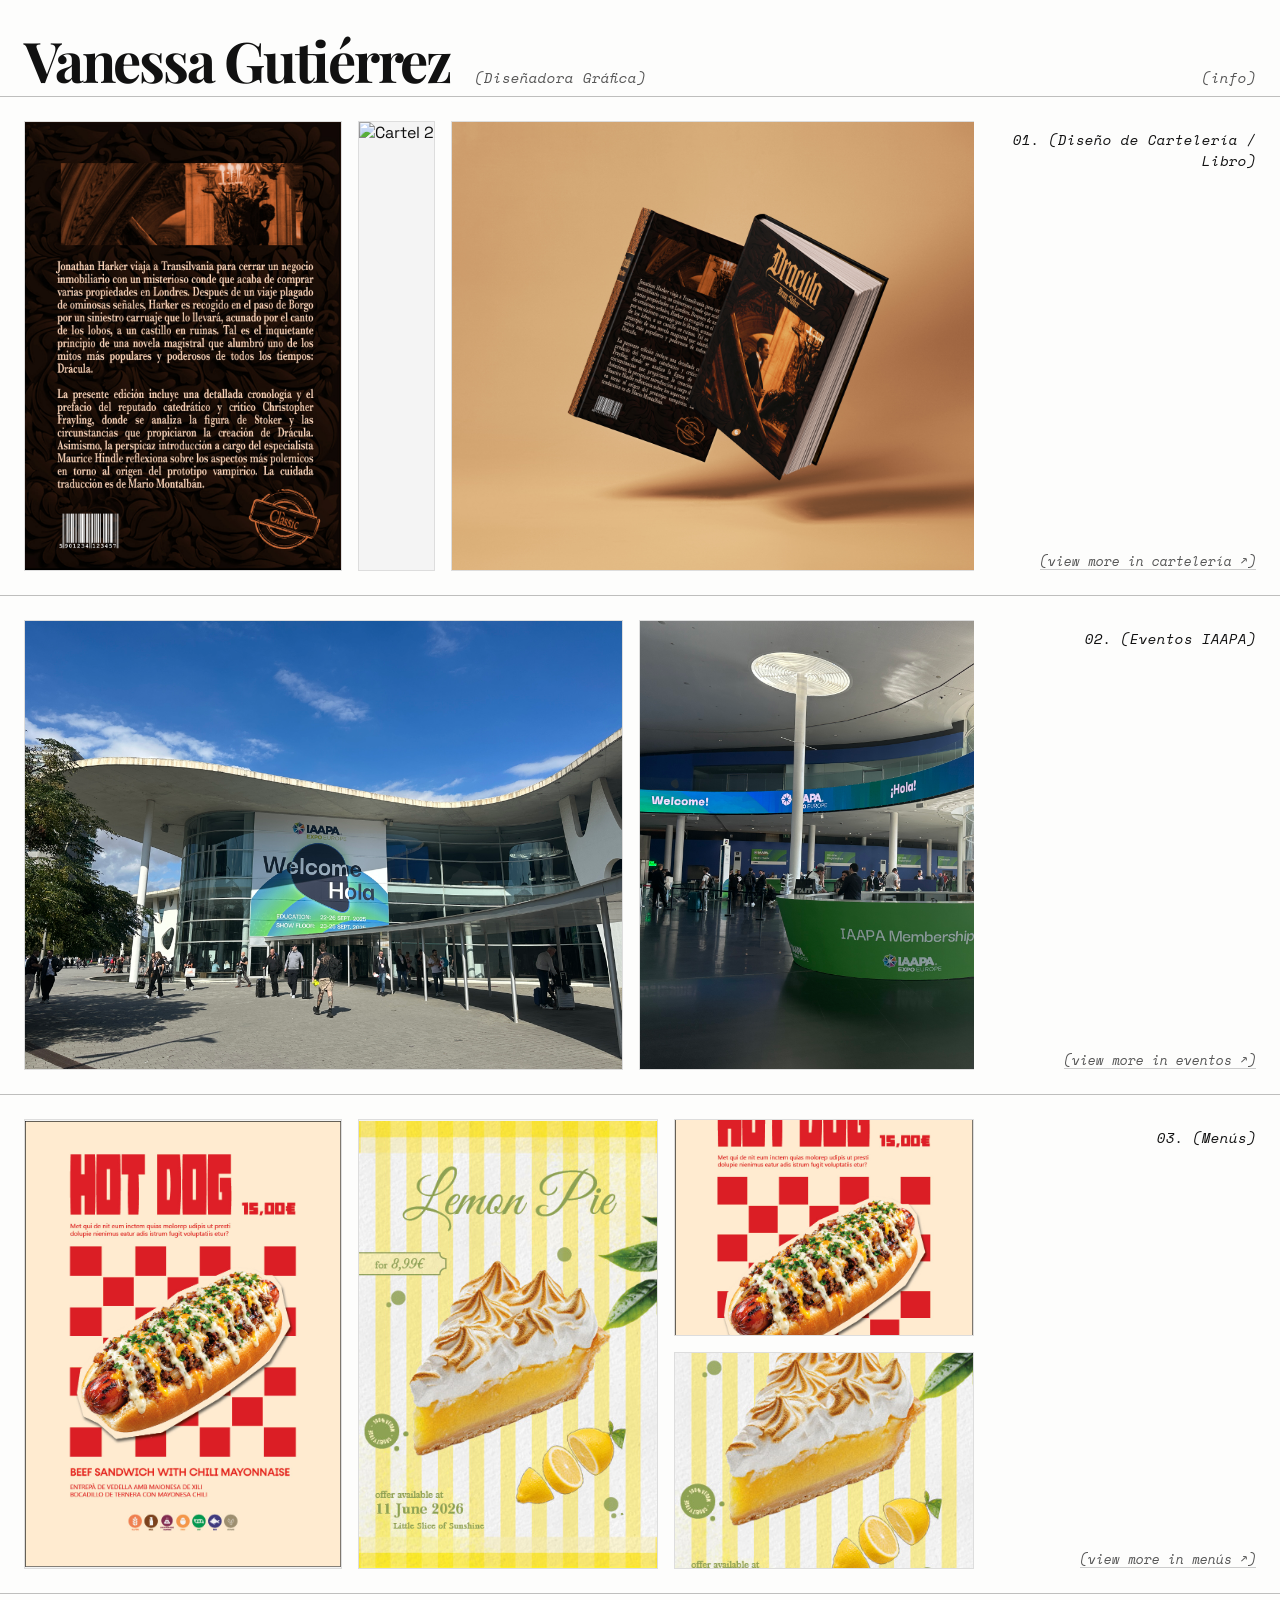
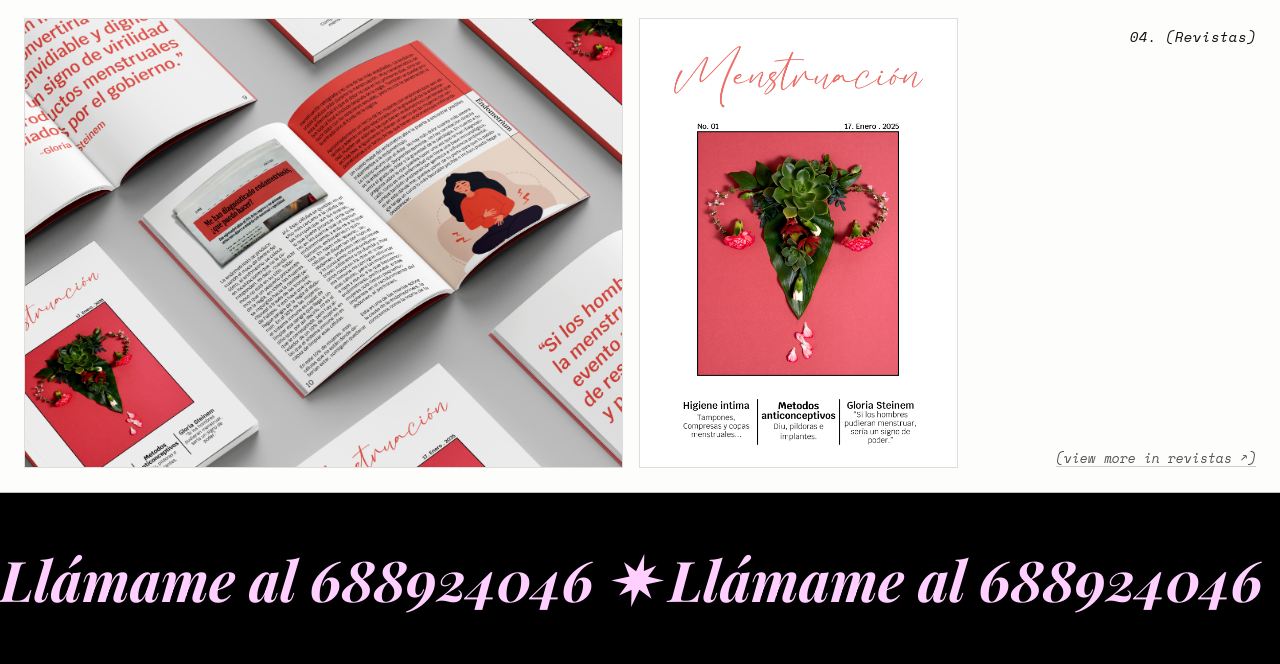
==== index.html @ 2009c34b "fsa" ====
<!DOCTYPE html>
<html lang="es">
<head>
    <meta charset="UTF-8">
    <meta name="viewport" content="width=device-width, initial-scale=1.0">
    <title>Vanessa Gutiérrez - Portafolio</title>
    <link rel="stylesheet" href="styles.css?v=header-unified-2">
    <link rel="preconnect" href="https://fonts.googleapis.com">
    <link rel="preconnect" href="https://fonts.gstatic.com" crossorigin>
    <link href="https://fonts.googleapis.com/css2?family=Playfair+Display:wght@700&family=Space+Grotesk:wght@400;600&family=Space+Mono:ital,wght@0,400;0,700;1,400&display=swap" rel="stylesheet">
</head>
<body>
    
    <header class="header">
        <div class="brand-nav">
            <a href="index.html"><h1 class="logo">Vanessa Gutiérrez</h1></a>
            <span class="subtitle">(Diseñadora Gráfica)</span>
        </div>
        <nav class="nav">
            <a href="info.html" class="info-btn">(info)</a>
        </nav>
    </header>

    <main class="projects">
        
        <!-- 01. Cartelería / Libro Drácula -->
        <section class="project-row" id="carteleria">
            <a href="detalle.html" class="images-container-link">
                <div class="images-container">
                    <img src="Proyectos/Libro dracula/DraculaContraPortada.jpg" alt="Cartel 1">
                    <img src="Proyectos/Libro dracula/Mockup1 Dracula.jpg" alt="Cartel 2">
                    <img src="Proyectos/Libro dracula/Mockup2 Dracula.jpg" alt="Cartel 3">
                </div>
            </a>
            <div class="project-title-container">
                <a href="detalle.html"><h2>01. (Diseño de Cartelería / Libro)</h2></a>
                <a href="detalle.html" class="view-more">(view more in cartelería ↗)</a>
            </div>
        </section>

        <!-- 02. Eventos -->
        <section class="project-row" id="eventos">
            <a href="iaapa.html" class="images-container-link">
                <div class="images-container">
                    <img src="Proyectos/eventos/iaapa/1.JPG" alt="Evento 1">
                    <img src="Proyectos/eventos/iaapa/2.JPG" alt="Evento 2">
                    <img src="Proyectos/eventos/iaapa/3.JPG" alt="Evento 3">
                    <img src="Proyectos/eventos/iaapa/4.JPG" alt="Evento 4">
                </div>
            </a>
            <div class="project-title-container">
                <a href="iaapa.html"><h2>02. (Eventos IAAPA)</h2></a>
                <a href="iaapa.html" class="view-more">(view more in eventos ↗)</a>
            </div>
        </section>

        <!-- 03. Menús -->
        <section class="project-row" id="menus">
            <a href="detalle.html" class="images-container-link">
                <div class="images-container menus-grid">
                    <img src="Proyectos/menus/HotDog.jpg" alt="Menú Hot Dog" class="menu-image menu-tall menu-hotdog">
                    <img src="Proyectos/menus/Limon11.jpg" alt="Menú Limón" class="menu-image menu-tall menu-limon">
                    <img src="Proyectos/menus/HotDog.jpg" alt="Detalle del menú Hot Dog" class="menu-image menu-detail menu-hotdog-detail">
                    <img src="Proyectos/menus/Limon11.jpg" alt="Detalle del menú Limón" class="menu-image menu-detail menu-limon-detail">
                </div>
            </a>
            <div class="project-title-container">
                <a href="detalle.html"><h2>03. (Menús)</h2></a>
                <a href="detalle.html" class="view-more">(view more in menús ↗)</a>
            </div>
        </section>

        <!-- 04. Revistas -->
        <section class="project-row" id="revistas">
            <a href="detalle.html" class="images-container-link">
                <div class="images-container">
                    <img src="Proyectos/Revista/RevistaMockup.jpg" alt="Revista Mockup">
                    <img src="Proyectos/Revista/JPG/Revista2.jpg" alt="Revista 2">
                    <img src="Proyectos/Revista/JPG/Revista22.jpg" alt="Revista 3">
                </div>
            </a>
            <div class="project-title-container">
                <a href="detalle.html"><h2>04. (Revistas)</h2></a>
                <a href="detalle.html" class="view-more">(view more in revistas ↗)</a>
            </div>
        </section>

    </main>
    
    <!-- Sección Llamame (Marquee CTA) -->
    <section class="cta-marquee-section" id="info">
        <div class="marquee-call">
            <span>Llámame al 688924046 ✷ Llámame al 688924046 ✷ Llámame al 688924046 ✷ Llámame al 688924046 ✷ Llámame al 688924046 ✷ Llámame al 688924046 ✷ </span>
        </div>
    </section>

    <script src="script.js"></script>
</body>
</html>
---- styles.css ----
:root {
    --bg-color: #fdfdfc;
    --text-color: #111111;
    --accent-color: #33ff00;
    --hover-color: #6A546B;
    --font-heading: 'Playfair Display', serif;
    --font-sans: 'Space Grotesk', sans-serif;
    --font-mono: 'Space Mono', monospace;
    --border-color: rgba(0,0,0,0.25);
}

* {
    margin: 0;
    padding: 0;
    box-sizing: border-box;
}

html {
    scroll-behavior: smooth;
}

body {
    background-color: var(--bg-color);
    color: var(--text-color);
    font-family: var(--font-sans);
    overflow-x: hidden;
    overflow-y: scroll;
}

a {
    color: inherit;
    text-decoration: none;
    transition: color 0.3s ease;
}

a:hover {
    color: var(--hover-color);
}

/* --- HEADER --- */
.header {
    position: sticky;
    top: 0;
    background-color: var(--bg-color);
    width: 100%;
    min-height: 96px;
    padding: 32px 24px 8px;
    display: flex;
    justify-content: space-between;
    align-items: baseline;
    border-bottom: 1px solid var(--border-color);
    z-index: 100;
}

.brand-nav {
    display: flex;
    align-items: baseline;
    gap: 1.5rem;
}

.logo {
    font-family: var(--font-heading);
    font-size: 56px;
    font-weight: 700;
    letter-spacing: -0.04em;
    line-height: 1;
}
.logo:hover {
    color: var(--hover-color);
}

.subtitle {
    font-family: var(--font-mono);
    font-size: 14px;
    font-style: italic;
    color: #555;
}

.nav {
    display: flex;
    align-items: baseline;
}

.info-btn {
    font-family: var(--font-mono);
    font-size: 14px;
    font-style: italic;
    color: #555;
}
.info-btn:hover {
    color: var(--hover-color);
}

/* --- MAIN PROJECTS --- */
.projects {
    padding-top: 0;
}

.project-row {
    display: flex;
    align-items: stretch;
    justify-content: space-between;
    padding: 1.5rem 1.5rem 1.5rem 1.5rem;
    border-bottom: 1px solid var(--border-color);
    gap: 2rem;
}

/* Link Wrapper para imágenes */
.images-container-link {
    flex-grow: 1;
    display: flex;
    overflow-x: auto;
    scrollbar-width: none; 
    -ms-overflow-style: none;
    cursor: pointer;
}
.images-container-link::-webkit-scrollbar {
    display: none;
}

.images-container {
    display: flex;
    gap: 1rem;
}

.images-container img {
    height: 450px;
    width: auto;
    object-fit: contain;
    background-color: #f4f4f4;
    border: 1px solid #ddd;
    flex-shrink: 0;
    transition: transform 0.3s ease;
}

.images-container img:hover {
    transform: scale(1.02);
}

/* Retícula específica para el proyecto de menús */
.menus-grid {
    display: grid;
    grid-template-columns: minmax(0, 318px) minmax(0, 300px) minmax(0, 1fr);
    grid-template-rows: repeat(2, minmax(0, 1fr));
    width: 100%;
    height: 450px;
    gap: 1rem;
}

.menus-grid .menu-image {
    width: 100%;
    height: 100%;
    min-width: 0;
    border: 1px solid #ddd;
    object-fit: cover;
}

.menus-grid .menu-tall {
    grid-row: span 2;
    object-fit: contain;
}

.menu-hotdog-detail {
    object-position: center 30%;
}

.menu-limon-detail {
    object-position: center 70%;
}

.project-title-container {
    width: 250px;
    flex-shrink: 0;
    display: flex;
    flex-direction: column;
    justify-content: space-between;
    text-align: right;
    padding-top: 0.5rem;
}

.project-title-container h2 {
    font-family: var(--font-mono);
    font-size: 0.9rem;
    font-weight: normal;
    font-style: italic;
}
.project-title-container h2:hover {
    text-decoration: underline;
}

.view-more {
    font-family: var(--font-mono);
    font-size: 0.8rem;
    font-style: italic;
    color: #555;
    text-decoration: underline;
    text-decoration-style: solid;
    text-decoration-color: #ccc;
    text-underline-offset: 3px;
}
.view-more:hover {
    color: var(--hover-color);
    text-decoration-color: var(--hover-color);
}

/* --- CTA MARQUEE LLAMAME --- */
.cta-marquee-section {
    background-color: #000; /* Barra negra */
    color: #FECFFF; /* Texto rosa */
    padding: 3rem 0;
    overflow: hidden;
    width: 100%;
}

.marquee-call {
    display: flex;
    white-space: nowrap;
    animation: marquee-scroll 10s linear infinite;
    font-family: var(--font-heading);
    font-size: 3.5rem;
    font-style: italic;
    font-weight: 700;
}

.marquee-call span {
    padding-right: 2rem;
}

@keyframes marquee-scroll {
    0% { transform: translateX(0); }
    100% { transform: translateX(-50%); }
}

/* --- RESPONSIVE --- */
@media (max-width: 900px) {
    .header {
        flex-direction: column;
        align-items: flex-start;
        gap: 1rem;
        padding-bottom: 1.5rem;
    }
    .project-row {
        flex-direction: column-reverse;
        gap: 1rem;
    }
    .project-title-container {
        width: 100%;
        text-align: left;
        flex-direction: row;
        align-items: flex-start;
    }
    .images-container img {
        height: 300px;
    }
    .menus-grid {
        height: 600px;
        grid-template-columns: repeat(2, minmax(0, 1fr));
        grid-template-rows: repeat(3, minmax(0, 1fr));
    }
    .menus-grid .menu-tall {
        grid-row: span 2;
    }
    .menus-grid .menu-detail {
        grid-column: auto;
    }
    .marquee-call {
        font-size: 3rem;
    }
}

/* --- DETALLE.HTML STYLES --- */

.marquee-top {
    background-color: var(--text-color);
    color: var(--bg-color);
    padding: 0.5rem 0;
    overflow: hidden;
    width: 100%;
}
.marquee-content {
    display: flex;
    white-space: nowrap;
    animation: marquee-scroll 15s linear infinite;
    font-family: var(--font-sans);
    font-size: 1.2rem;
    font-weight: 600;
}
.marquee-content span {
    padding-right: 2rem;
}

.project-index {
    padding: 4rem 2rem;
    border-bottom: 1px solid var(--border-color);
}
.index-grid {
    display: grid;
    grid-template-columns: repeat(auto-fit, minmax(250px, 1fr));
    gap: 2rem;
}
.index-item img {
    width: 100%;
    height: 300px;
    object-fit: cover;
    margin-bottom: 1rem;
    border: 1px solid #ddd;
    transition: filter 0.3s ease;
}
.index-item img:hover {
    filter: brightness(0.9);
}
.index-meta p {
    font-family: var(--font-mono);
    font-size: 0.9rem;
    margin-bottom: 0.2rem;
    font-style: italic;
}
.index-meta .view-more {
    font-family: var(--font-mono);
    font-size: 0.8rem;
}

.index-closure {
    text-align: center;
    padding: 4rem 2rem;
    border-bottom: 1px solid var(--border-color);
    font-family: var(--font-heading);
}
.closure-main {
    font-size: 2.5rem;
    font-style: italic;
    margin-bottom: 1.5rem;
}
.closure-links {
    display: flex;
    justify-content: center;
    gap: 2rem;
    font-family: var(--font-mono);
}

.detail-section {
    padding: 4rem 2rem;
    border-bottom: 1px solid var(--border-color);
}
.detail-header {
    display: flex;
    justify-content: space-between;
    align-items: baseline;
    margin-bottom: 3rem;
}
.detail-header h2 {
    font-family: var(--font-heading);
    font-size: 2.5rem;
    font-style: italic;
}
.detail-metadata p {
    font-family: var(--font-mono);
    font-size: 0.9rem;
    color: #555;
}

.detail-content {
    display: grid;
    grid-template-columns: 1fr 2fr;
    gap: 4rem;
}
.detail-text p {
    font-size: 1.1rem;
    line-height: 1.6;
    margin-bottom: 2rem;
}
.captions p {
    font-family: var(--font-mono);
    font-size: 0.85rem;
    color: #666;
    margin-bottom: 0.5rem;
}

.carousel-container {
    position: relative;
    width: 100%;
}
.carousel {
    width: 100%;
    position: relative;
    background: #f4f4f4;
    border: 1px solid #ddd;
    height: 600px; /* fixed height for carousel */
    display: flex;
    align-items: center;
    justify-content: center;
    overflow: hidden;
}
.carousel img {
    position: absolute;
    top: 0;
    left: 0;
    width: 100%;
    height: 100%;
    object-fit: contain;
    opacity: 0;
    transition: opacity 0.4s ease;
}
.carousel img.active {
    opacity: 1;
    position: relative; /* just to give height if needed */
}
.carousel-counter {
    position: absolute;
    top: -25px;
    right: 0;
    font-family: var(--font-mono);
    font-size: 0.9rem;
}
.carousel-controls {
    display: flex;
    justify-content: space-between;
    margin-top: 1rem;
}
.carousel-controls button {
    background: none;
    border: none;
    font-size: 1.5rem;
    cursor: pointer;
    font-family: var(--font-mono);
    color: var(--text-color);
}
.carousel-controls button:hover {
    color: var(--hover-color);
}

.back-to-top-container {
    text-align: center;
    padding: 3rem;
    font-family: var(--font-mono);
    border-bottom: 1px solid var(--border-color);
}

.footer-complex {
    padding: 4rem 2rem 2rem;
    background-color: #f7f7f7;
}
.footer-columns {
    display: grid;
    grid-template-columns: repeat(3, 1fr);
    gap: 3rem;
    margin-bottom: 4rem;
}
.footer-col h3 {
    font-family: var(--font-mono);
    font-size: 0.9rem;
    font-style: italic;
    margin-bottom: 1rem;
    color: #555;
}
.footer-col p {
    font-family: var(--font-sans);
    font-size: 0.95rem;
    line-height: 1.6;
}
.bio-col {
    display: flex;
    flex-direction: column;
    justify-content: flex-start;
}
.bio-text {
    font-family: var(--font-heading);
    font-size: 1.5rem;
    font-style: italic;
    line-height: 1.4;
    margin-bottom: 1.5rem;
}
.social-links {
    display: flex;
    gap: 1rem;
    font-family: var(--font-mono);
    font-size: 0.9rem;
    margin-bottom: 2rem;
}
.social-links a {
    text-decoration: underline;
}
.photo-credits {
    font-family: var(--font-mono);
    font-size: 0.8rem;
    color: #777;
    margin-top: auto;
}
.footer-bottom {
    display: flex;
    justify-content: space-between;
    align-items: center;
    border-top: 1px solid var(--border-color);
    padding-top: 2rem;
    font-family: var(--font-mono);
    font-size: 0.9rem;
}
.cta-final a {
    text-decoration: underline;
}
.footer-nav-repeated {
    display: flex;
    gap: 1.5rem;
}

/* --- INFO.HTML --- */
.info-marquee {
    overflow: hidden;
    padding: 0.75rem 0;
    background-color: var(--text-color);
    color: var(--bg-color);
}

.info-marquee-content {
    display: flex;
    width: max-content;
    white-space: nowrap;
    animation: marquee-scroll 15s linear infinite;
    font-family: var(--font-sans);
    font-size: 1.1rem;
    font-weight: 600;
}

.info-marquee-content span {
    padding-right: 2rem;
}

.info-content {
    padding: 2rem;
}

.info-navigation {
    display: flex;
    justify-content: flex-end;
    gap: 1.5rem;
    padding-bottom: 5rem;
    font-family: var(--font-mono);
    font-size: 0.9rem;
    font-style: italic;
}

.info-intro {
    max-width: 850px;
    padding-bottom: 6rem;
}

.info-intro p {
    font-family: var(--font-heading);
    font-size: clamp(2.5rem, 5vw, 5rem);
    font-style: italic;
    line-height: 1.05;
}

.info-grid {
    display: grid;
    grid-template-columns: repeat(4, minmax(0, 1fr));
    gap: 2rem;
    padding: 2rem 0 5rem;
    border-top: 1px solid var(--border-color);
}

.info-block h2 {
    margin-bottom: 1rem;
    font-family: var(--font-mono);
    font-size: 0.9rem;
    font-weight: normal;
    font-style: italic;
}

.info-block p,
.info-social-links {
    font-size: 0.95rem;
    line-height: 1.6;
}

.info-social-links {
    display: flex;
    flex-direction: column;
    align-items: flex-start;
    gap: 0.3rem;
    font-family: var(--font-mono);
}

.info-social-links a {
    text-decoration: underline;
    text-underline-offset: 3px;
}

.info-photo-credits {
    margin-top: 2rem;
    font-family: var(--font-mono);
    font-size: 0.8rem !important;
    color: #777;
}

.info-closing {
    padding: 2rem 0;
    border-top: 1px solid var(--border-color);
    font-family: var(--font-mono);
    font-size: 0.95rem;
}

.info-closing a {
    text-decoration: underline;
    text-underline-offset: 3px;
}

@media (max-width: 900px) {
    .detail-content {
        grid-template-columns: 1fr;
    }
    .footer-columns {
        grid-template-columns: 1fr;
    }
    .footer-bottom {
        flex-direction: column;
        gap: 1.5rem;
        align-items: flex-start;
    }
    .detail-header {
        flex-direction: column;
        gap: 1rem;
    }
}



/* --- LAYOUT PROYECTO INDIVIDUAL (EJ: IAAPA) --- */

.project-page {
    /* Impedir scroll vertical en toda la p�gina si queremos que solo haga scroll la galer�a, 
       pero mejor permitimos el scroll normal y que el sidebar se pegue */
}

.project-layout {
    display: flex;
    min-height: calc(100vh - 100px);
    border-top: none;
}

.project-sidebar {
    width: 350px;
    flex-shrink: 0;
    border-right: 1px solid var(--border-color);
    padding: 2rem 1.5rem;
    display: flex;
    flex-direction: column;
    justify-content: space-between;
    
    /* Efecto Sticky para que acompa�e el scroll */
    position: sticky;
    top: 90px;
    height: calc(100vh - 90px);
}

.sidebar-title {
    font-family: var(--font-mono);
    font-size: 0.9rem;
    font-weight: normal;
    font-style: italic;
    margin-bottom: 1.5rem;
}

.sidebar-desc {
    font-family: var(--font-sans);
    font-size: 1rem;
    line-height: 1.6;
    margin-bottom: 2rem;
    color: #222;
}

.sidebar-meta {
    font-family: var(--font-mono);
    font-size: 0.9rem;
    font-style: italic;
    text-align: right;
    color: #666;
}

.sidebar-bottom {
    margin-top: auto; /* Empuja los captions abajo si hay espacio */
}

.captions-title {
    font-family: var(--font-mono);
    font-size: 0.85rem;
    font-style: italic;
    margin-bottom: 0.5rem;
    color: #555;
}

.captions-list {
    list-style: none;
    font-family: var(--font-mono);
    font-size: 0.85rem;
    font-style: italic;
    color: #555;
    line-height: 1.4;
}

.project-gallery {
    flex-grow: 1;
    padding: 2rem;
    position: relative;
    display: flex;
    align-items: center;
    justify-content: center;
    min-width: 0;
    background-color: var(--bg-color);
}

.project-gallery-images {
    width: 100%;
    height: calc(100vh - 160px);
    position: relative;
    display: flex;
    align-items: center;
    justify-content: center;
    overflow: hidden;
}

.project-gallery-images img {
    position: absolute;
    inset: 0;
    display: block;
    margin: auto;
    max-width: 100%;
    max-height: 100%;
    width: auto;
    height: auto;
    object-fit: contain;
    transform: translateX(110vw);
    transition: transform 0.65s cubic-bezier(0.65, 0, 0.35, 1);
}

.project-gallery-images img.active {
    transform: translateX(0);
    z-index: 2;
}

.project-gallery-images img.is-entering {
    z-index: 3;
}

.project-gallery-images img.from-left,
.project-gallery-images img.to-left {
    transform: translateX(-110vw);
}

.project-gallery-images img.to-right {
    transform: translateX(110vw);
}

.project-gallery-images img.is-reset {
    transform: translateX(110vw);
    transition: none;
}

.gallery-arrow {
    position: absolute;
    top: 50%;
    z-index: 1;
    transform: translateY(-50%);
    width: 0;
    height: 0;
    background: transparent;
    cursor: pointer;
    padding: 0;
    transition: border-color 0.3s ease;
}

.gallery-prev {
    left: 2rem;
    border-top: 12px solid transparent;
    border-bottom: 12px solid transparent;
    border-right: 18px solid var(--text-color);
}

.gallery-prev:hover {
    border-right-color: var(--hover-color);
}

.gallery-next {
    right: 2rem;
    border-top: 12px solid transparent;
    border-bottom: 12px solid transparent;
    border-left: 18px solid var(--text-color);
}

.gallery-next:hover {
    border-left-color: var(--hover-color);
}

@media (max-width: 900px) {
    .project-layout {
        flex-direction: column;
    }
    .project-sidebar {
        width: 100%;
        height: auto;
        position: static;
        border-right: none;
        border-bottom: 1px solid var(--border-color);
    }
    .project-gallery-images {
        height: 60vh;
    }
    .gallery-prev {
        left: 0.5rem;
    }
    .gallery-next {
        right: 0.5rem;
    }
    .info-grid {
        grid-template-columns: repeat(2, minmax(0, 1fr));
    }
}

@media (max-width: 600px) {
    .info-content {
        padding: 1.5rem;
    }
    .info-navigation {
        justify-content: flex-start;
        flex-wrap: wrap;
        padding-bottom: 3rem;
    }
    .info-intro {
        padding-bottom: 4rem;
    }
    .info-grid {
        grid-template-columns: 1fr;
        gap: 3rem;
    }
}

/* Composición editorial de la página Info */
.info-collage {
    position: relative;
    min-height: calc(100vh - 96px);
    padding: 2.5rem 3vw 5rem;
    overflow: hidden;
}

.collage-navigation {
    position: absolute;
    top: 2.5rem;
    right: 3vw;
    z-index: 2;
    padding: 0;
}

.collage-bio {
    position: absolute;
    top: 8.7rem;
    left: 3vw;
    z-index: 2;
    max-width: clamp(280px, 33vw, 500px);
    padding: 0;
    transform: rotate(-4deg);
}

.collage-bio p {
    font-family: var(--font-heading);
    font-size: clamp(0.95rem, 1.2vw, 1.2rem);
    font-style: italic;
    line-height: 1.2;
}

.collage-feature-image {
    position: absolute;
    top: 10rem;
    left: 1.5vw;
    width: clamp(280px, 33vw, 500px);
    margin: 0;
    transform: rotate(-5deg);
    box-shadow: 0 0 0 1px rgba(0, 0, 0, 0.08);
}

.collage-feature-image img {
    display: block;
    width: 100%;
    aspect-ratio: 4 / 3;
    height: auto;
    object-fit: cover;
    object-position: center;
}

.collage-portrait {
    position: absolute;
    top: 3.5rem;
    right: 21vw;
    z-index: 2;
    width: clamp(110px, 10vw, 160px);
    margin: 0;
    transform: rotate(4deg);
}

.collage-portrait img {
    display: block;
    width: 100%;
    aspect-ratio: 3 / 4;
    object-fit: cover;
    object-position: center;
}

.collage-details {
    display: block;
    padding: 0;
    border: 0;
}

.collage-details .info-block {
    position: absolute;
    width: min(190px, 16vw);
}

.collage-details .info-block h2,
.collage-details .info-block p {
    font-family: var(--font-heading);
    font-style: italic;
}

.collage-details .info-block h2 {
    margin-bottom: 0.2rem;
    font-size: 0.9rem;
}

.collage-details .info-block p {
    font-size: 0.9rem;
    line-height: 1.1;
}

.collage-services {
    top: 8rem;
    right: 4vw;
}

.collage-education {
    top: 22rem;
    left: 40vw;
}

.collage-songs {
    top: 39rem;
    left: 67vw;
}

.collage-contact {
    top: 15rem;
    left: 38vw;
}

.collage-contact .info-social-links {
    font-family: var(--font-heading);
    font-size: 0.9rem;
    line-height: 1.15;
}

.collage-contact .info-photo-credits {
    margin-top: 1.5rem;
}

.collage-sparkle {
    position: absolute;
    z-index: 3;
    color: #9f9f9f;
    font-size: clamp(2rem, 4vw, 4rem);
    line-height: 1;
    text-shadow: 1px 1px 0 #fff, -1px -1px 0 #777;
}

.sparkle-one {
    top: 27rem;
    left: 28vw;
    transform: rotate(16deg);
}

.sparkle-two {
    top: 10rem;
    left: 70vw;
    transform: rotate(-18deg);
}

.sparkle-three {
    right: 15vw;
    bottom: 5rem;
    transform: rotate(28deg);
}

.collage-closing {
    position: absolute;
    top: 50%;
    left: 50%;
    width: max-content;
    padding: 0;
    border: 0;
    transform: translate(-50%, -50%);
    font-size: 0.75rem;
    text-align: center;
}

@media (max-width: 900px) {
    .info-collage {
        min-height: 0;
        padding: 2rem;
        overflow: visible;
    }
    .collage-navigation,
    .collage-bio,
    .collage-feature-image,
    .collage-portrait,
    .collage-details .info-block,
    .collage-closing {
        position: static;
        transform: none;
    }
    .collage-navigation {
        padding-bottom: 3rem;
    }
    .collage-bio {
        max-width: 600px;
        margin-bottom: 3rem;
    }
    .collage-feature-image {
        width: min(100%, 500px);
        margin: 0 0 3rem;
    }
    .collage-portrait {
        width: min(55%, 220px);
        margin: 0 0 3rem;
    }
    .collage-feature-image img {
        height: auto;
        max-height: 650px;
    }
    .collage-details {
        display: grid;
        grid-template-columns: repeat(2, minmax(0, 1fr));
        gap: 3rem 2rem;
        padding: 2rem 0 3rem;
        border-top: 1px solid var(--border-color);
    }
    .collage-details .info-block {
        width: auto;
    }
    .collage-closing {
        padding-top: 2rem;
        border-top: 1px solid var(--border-color);
    }
    .collage-sparkle {
        display: none;
    }
}

@media (max-width: 600px) {
    .info-collage {
        padding: 1.5rem;
    }
    .collage-details {
        grid-template-columns: 1fr;
    }
}
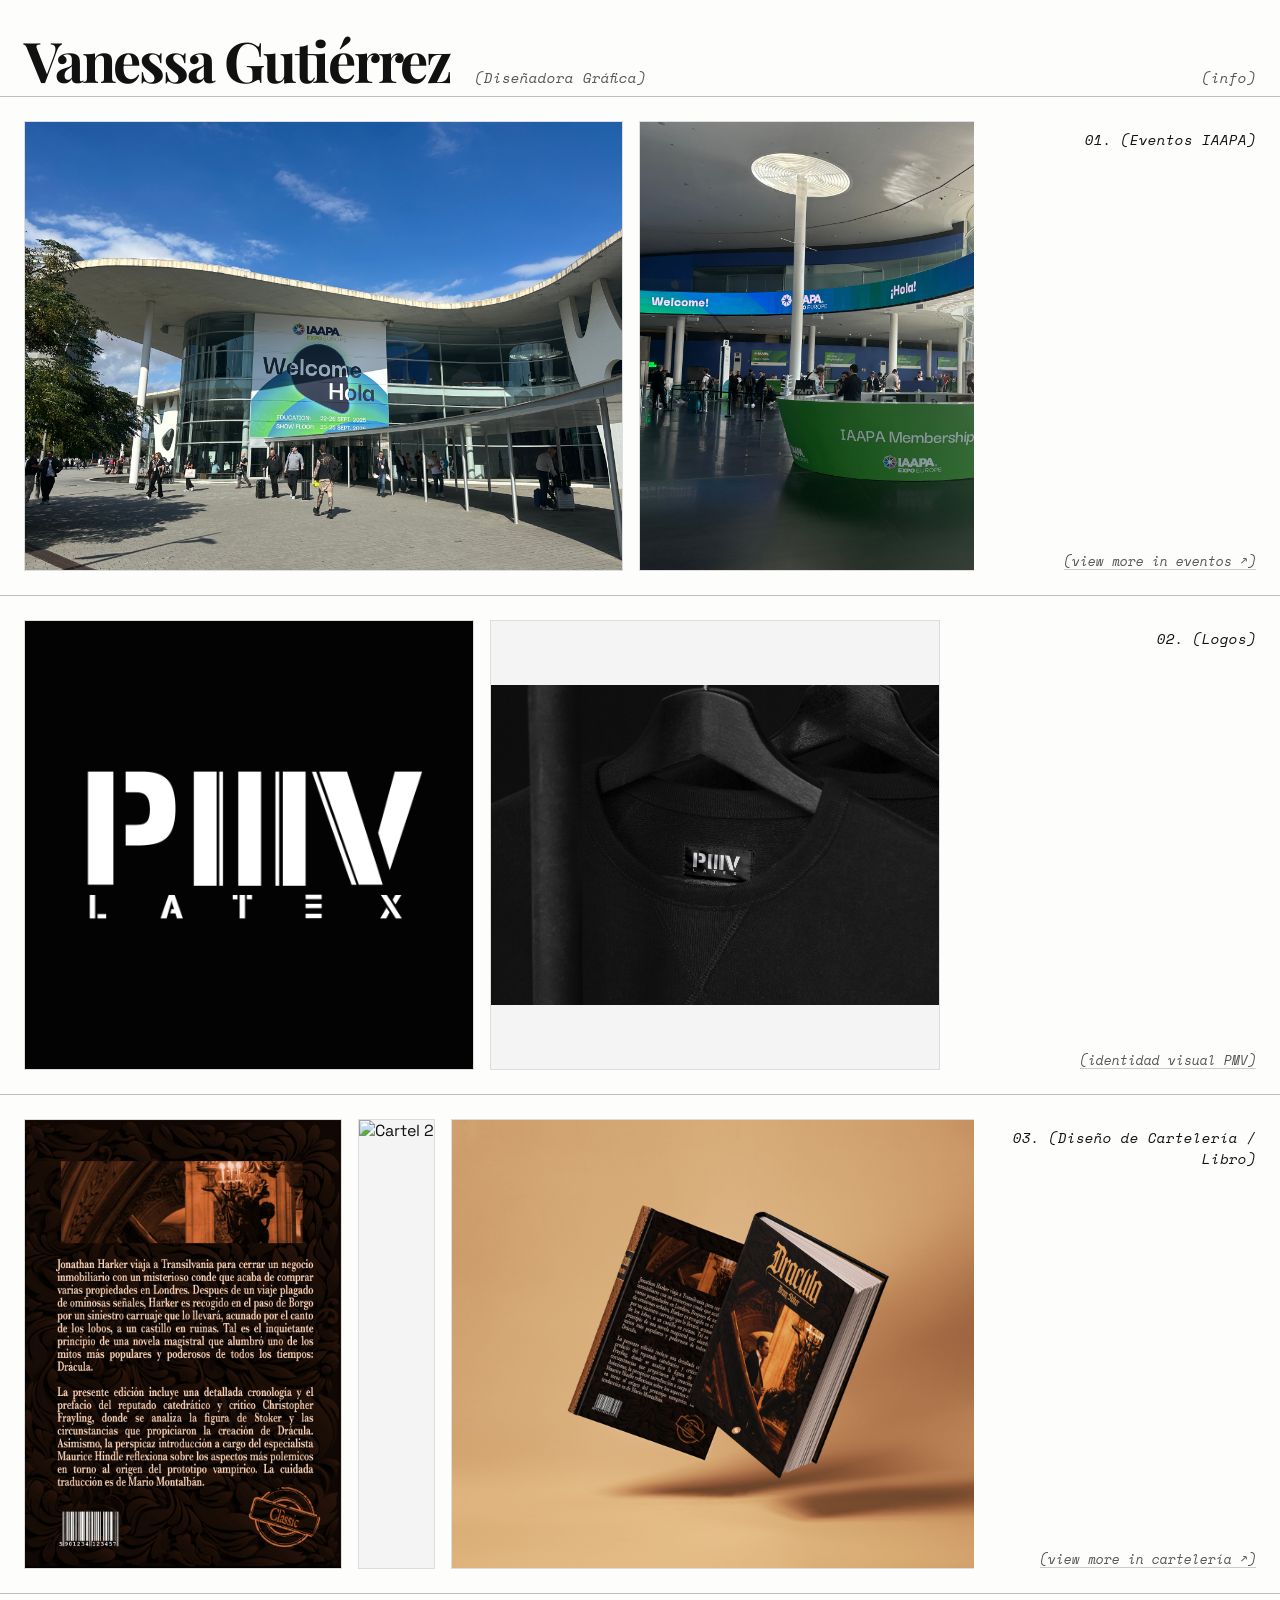
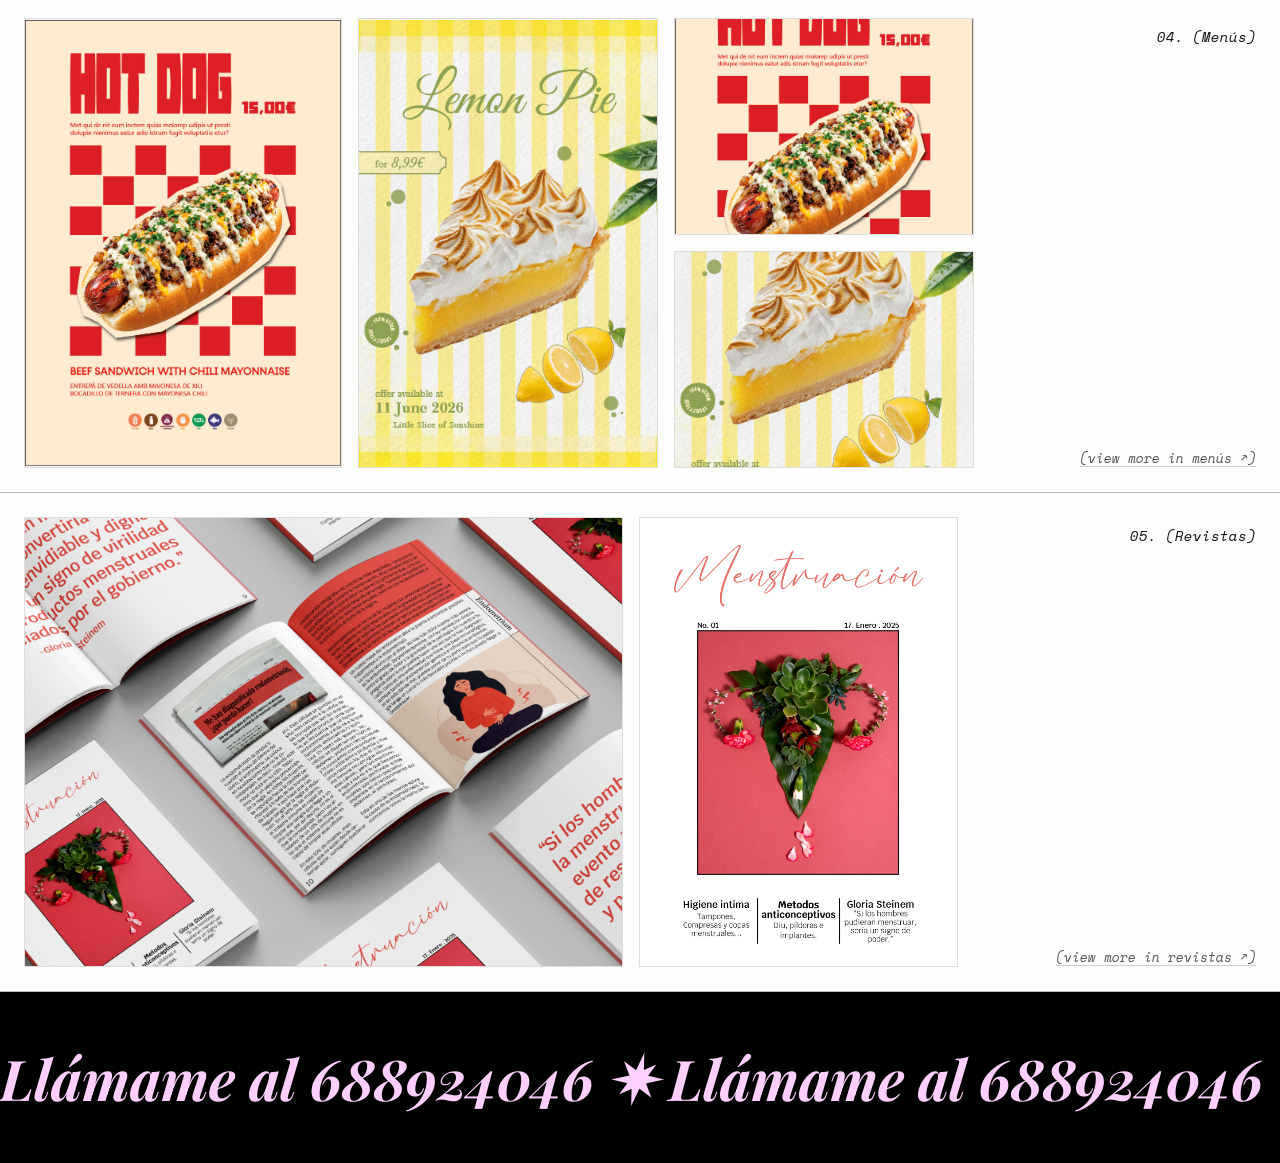
==== commit 1ab48e0f: "ds" ====
--- a/index.html
+++ b/index.html
@@ -23,22 +23,7 @@
 
     <main class="projects">
         
-        <!-- 01. Cartelería / Libro Drácula -->
-        <section class="project-row" id="carteleria">
-            <a href="detalle.html" class="images-container-link">
-                <div class="images-container">
-                    <img src="Proyectos/Libro dracula/DraculaContraPortada.jpg" alt="Cartel 1">
-                    <img src="Proyectos/Libro dracula/Mockup1 Dracula.jpg" alt="Cartel 2">
-                    <img src="Proyectos/Libro dracula/Mockup2 Dracula.jpg" alt="Cartel 3">
-                </div>
-            </a>
-            <div class="project-title-container">
-                <a href="detalle.html"><h2>01. (Diseño de Cartelería / Libro)</h2></a>
-                <a href="detalle.html" class="view-more">(view more in cartelería ↗)</a>
-            </div>
-        </section>
-
-        <!-- 02. Eventos -->
+        <!-- 01. Eventos -->
         <section class="project-row" id="eventos">
             <a href="iaapa.html" class="images-container-link">
                 <div class="images-container">
@@ -49,12 +34,44 @@
                 </div>
             </a>
             <div class="project-title-container">
-                <a href="iaapa.html"><h2>02. (Eventos IAAPA)</h2></a>
+                <a href="iaapa.html"><h2>01. (Eventos IAAPA)</h2></a>
                 <a href="iaapa.html" class="view-more">(view more in eventos ↗)</a>
             </div>
         </section>
 
-        <!-- 03. Menús -->
+        <!-- 02. Logos PMV -->
+        <section class="project-row" id="logos">
+            <div class="images-container-link" aria-label="Logos PMV">
+                <div class="logo-grid">
+                    <div class="logo-switcher">
+                        <img src="Proyectos/PMV/JPG_Blanco.jpg" alt="Logo PMV en blanco" class="active">
+                        <img src="Proyectos/PMV/JPG_Negro.jpg" alt="Logo PMV en negro">
+                    </div>
+                    <img src="Proyectos/PMV/Mockup.jpg" alt="Logo PMV en mockup" class="logo-mockup">
+                </div>
+            </div>
+            <div class="project-title-container">
+                <h2>02. (Logos)</h2>
+                <span class="view-more">(identidad visual PMV)</span>
+            </div>
+        </section>
+
+        <!-- 03. Cartelería / Libro Drácula -->
+        <section class="project-row" id="carteleria">
+            <a href="detalle.html" class="images-container-link">
+                <div class="images-container">
+                    <img src="Proyectos/Libro dracula/DraculaContraPortada.jpg" alt="Cartel 1">
+                    <img src="Proyectos/Libro dracula/Mockup1 Dracula.jpg" alt="Cartel 2">
+                    <img src="Proyectos/Libro dracula/Mockup2 Dracula.jpg" alt="Cartel 3">
+                </div>
+            </a>
+            <div class="project-title-container">
+                <a href="detalle.html"><h2>03. (Diseño de Cartelería / Libro)</h2></a>
+                <a href="detalle.html" class="view-more">(view more in cartelería ↗)</a>
+            </div>
+        </section>
+
+        <!-- 04. Menús -->
         <section class="project-row" id="menus">
             <a href="detalle.html" class="images-container-link">
                 <div class="images-container menus-grid">
@@ -65,12 +82,12 @@
                 </div>
             </a>
             <div class="project-title-container">
-                <a href="detalle.html"><h2>03. (Menús)</h2></a>
+                <a href="detalle.html"><h2>04. (Menús)</h2></a>
                 <a href="detalle.html" class="view-more">(view more in menús ↗)</a>
             </div>
         </section>
 
-        <!-- 04. Revistas -->
+        <!-- 05. Revistas -->
         <section class="project-row" id="revistas">
             <a href="detalle.html" class="images-container-link">
                 <div class="images-container">
@@ -80,7 +97,7 @@
                 </div>
             </a>
             <div class="project-title-container">
-                <a href="detalle.html"><h2>04. (Revistas)</h2></a>
+                <a href="detalle.html"><h2>05. (Revistas)</h2></a>
                 <a href="detalle.html" class="view-more">(view more in revistas ↗)</a>
             </div>
         </section>
--- a/styles.css
+++ b/styles.css
@@ -137,6 +137,47 @@
     transform: scale(1.02);
 }
 
+/* Proyecto PMV: dos cuadros; el primero alterna sus versiones de logo. */
+.logo-grid {
+    display: grid;
+    grid-template-columns: repeat(2, 450px);
+    gap: 1rem;
+    width: max-content;
+    height: 450px;
+}
+
+.logo-switcher,
+.logo-mockup {
+    width: 450px;
+    height: 450px;
+    background-color: #f4f4f4;
+    border: 1px solid #ddd;
+    overflow: hidden;
+}
+
+.logo-switcher {
+    position: relative;
+}
+
+.logo-switcher img {
+    position: absolute;
+    inset: 0;
+    width: 100%;
+    height: 100%;
+    object-fit: contain;
+    opacity: 0;
+    transition: opacity 0.6s ease;
+}
+
+.logo-switcher img.active {
+    opacity: 1;
+}
+
+.logo-mockup {
+    display: block;
+    object-fit: contain;
+}
+
 /* Retícula específica para el proyecto de menús */
 .menus-grid {
     display: grid;
@@ -250,6 +291,15 @@
         align-items: flex-start;
     }
     .images-container img {
+        height: 300px;
+    }
+    .logo-grid {
+        grid-template-columns: repeat(2, 300px);
+        height: 300px;
+    }
+    .logo-switcher,
+    .logo-mockup {
+        width: 300px;
         height: 300px;
     }
     .menus-grid {
@@ -852,26 +902,27 @@
 
 .collage-bio {
     position: absolute;
-    top: 8.7rem;
+    top: 6rem;
     left: 3vw;
     z-index: 2;
-    max-width: clamp(280px, 33vw, 500px);
+    max-width: clamp(260px, 30vw, 460px);
     padding: 0;
     transform: rotate(-4deg);
 }
 
 .collage-bio p {
     font-family: var(--font-heading);
-    font-size: clamp(0.95rem, 1.2vw, 1.2rem);
+    font-size: clamp(0.78rem, 1vw, 1rem);
     font-style: italic;
     line-height: 1.2;
+    color: #727272;
 }
 
 .collage-feature-image {
     position: absolute;
-    top: 10rem;
+    top: 8.8rem;
     left: 1.5vw;
-    width: clamp(280px, 33vw, 500px);
+    width: clamp(260px, 29vw, 460px);
     margin: 0;
     transform: rotate(-5deg);
     box-shadow: 0 0 0 1px rgba(0, 0, 0, 0.08);
@@ -937,8 +988,8 @@
 }
 
 .collage-education {
-    top: 22rem;
-    left: 40vw;
+    top: 12rem;
+    left: 37vw;
 }
 
 .collage-songs {
@@ -990,12 +1041,12 @@
 
 .collage-closing {
     position: absolute;
-    top: 50%;
+    bottom: 1.75rem;
     left: 50%;
     width: max-content;
     padding: 0;
     border: 0;
-    transform: translate(-50%, -50%);
+    transform: translateX(-50%);
     font-size: 0.75rem;
     text-align: center;
 }
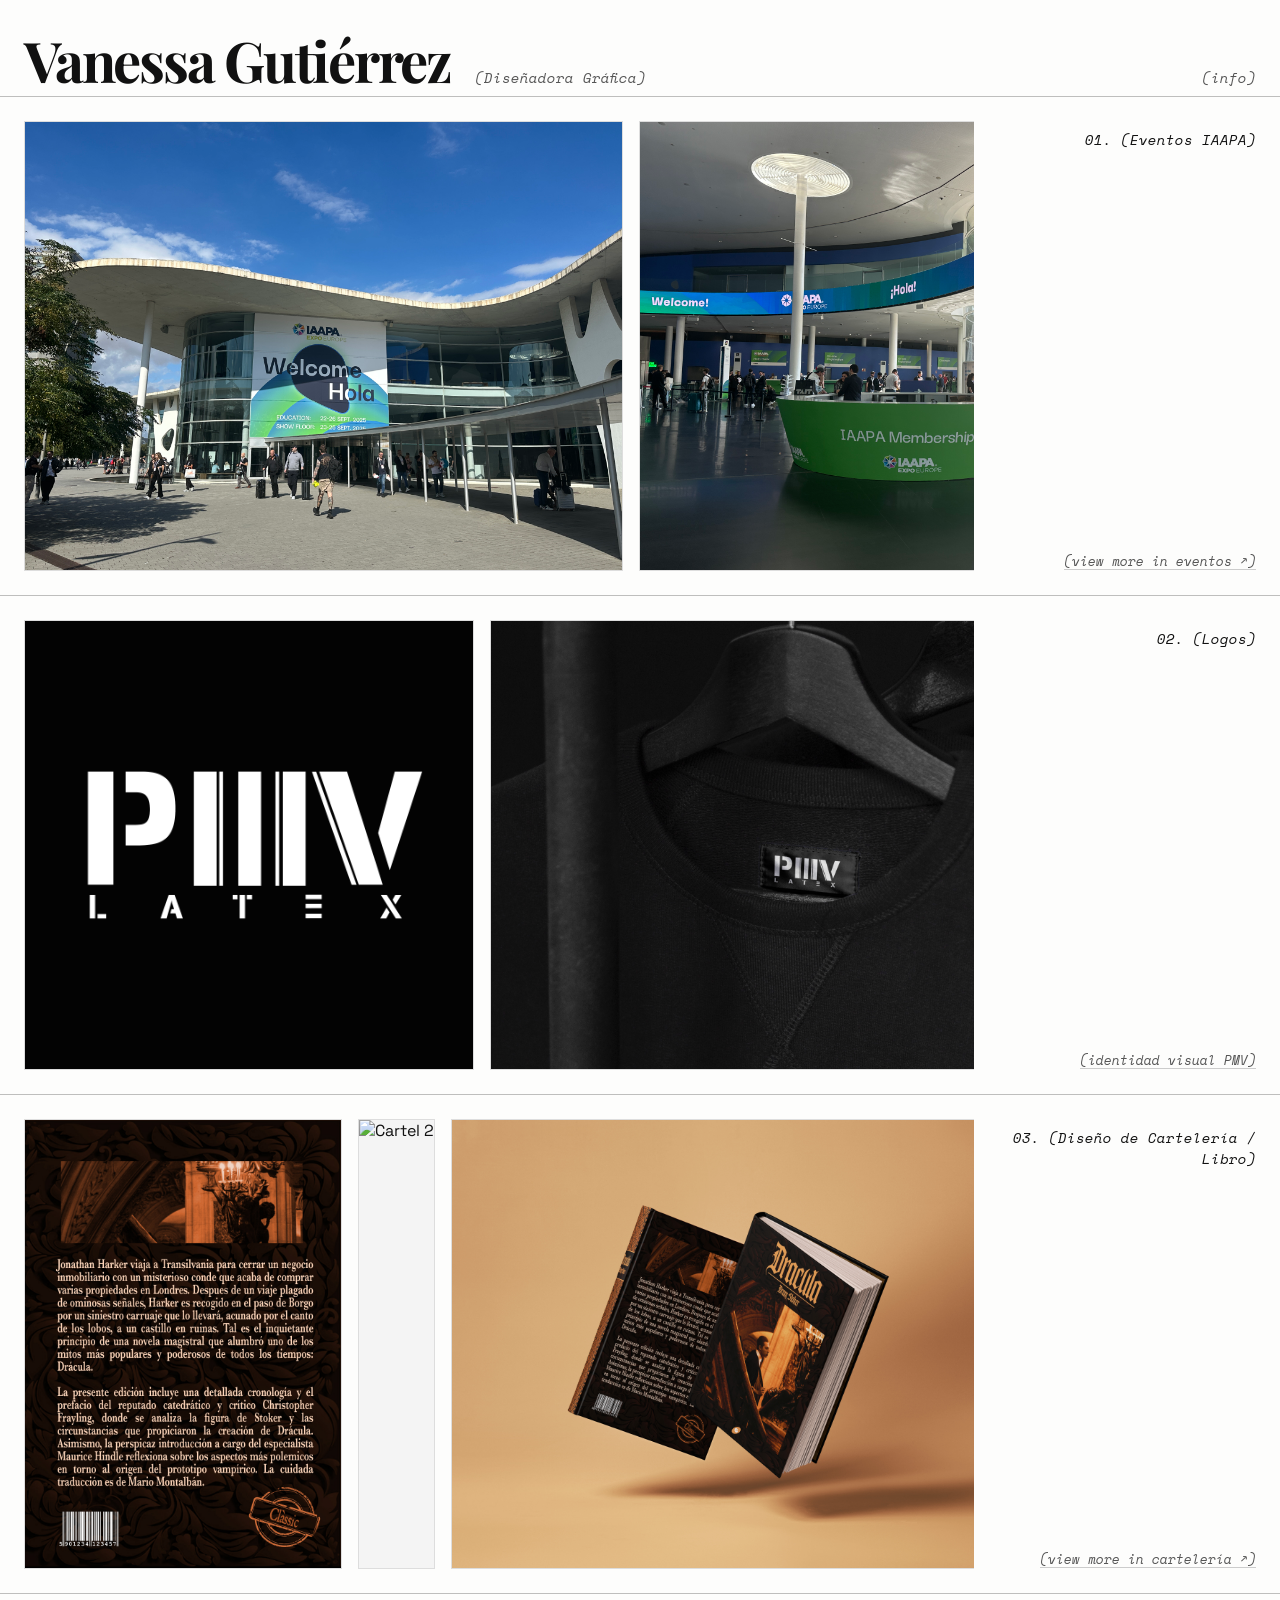
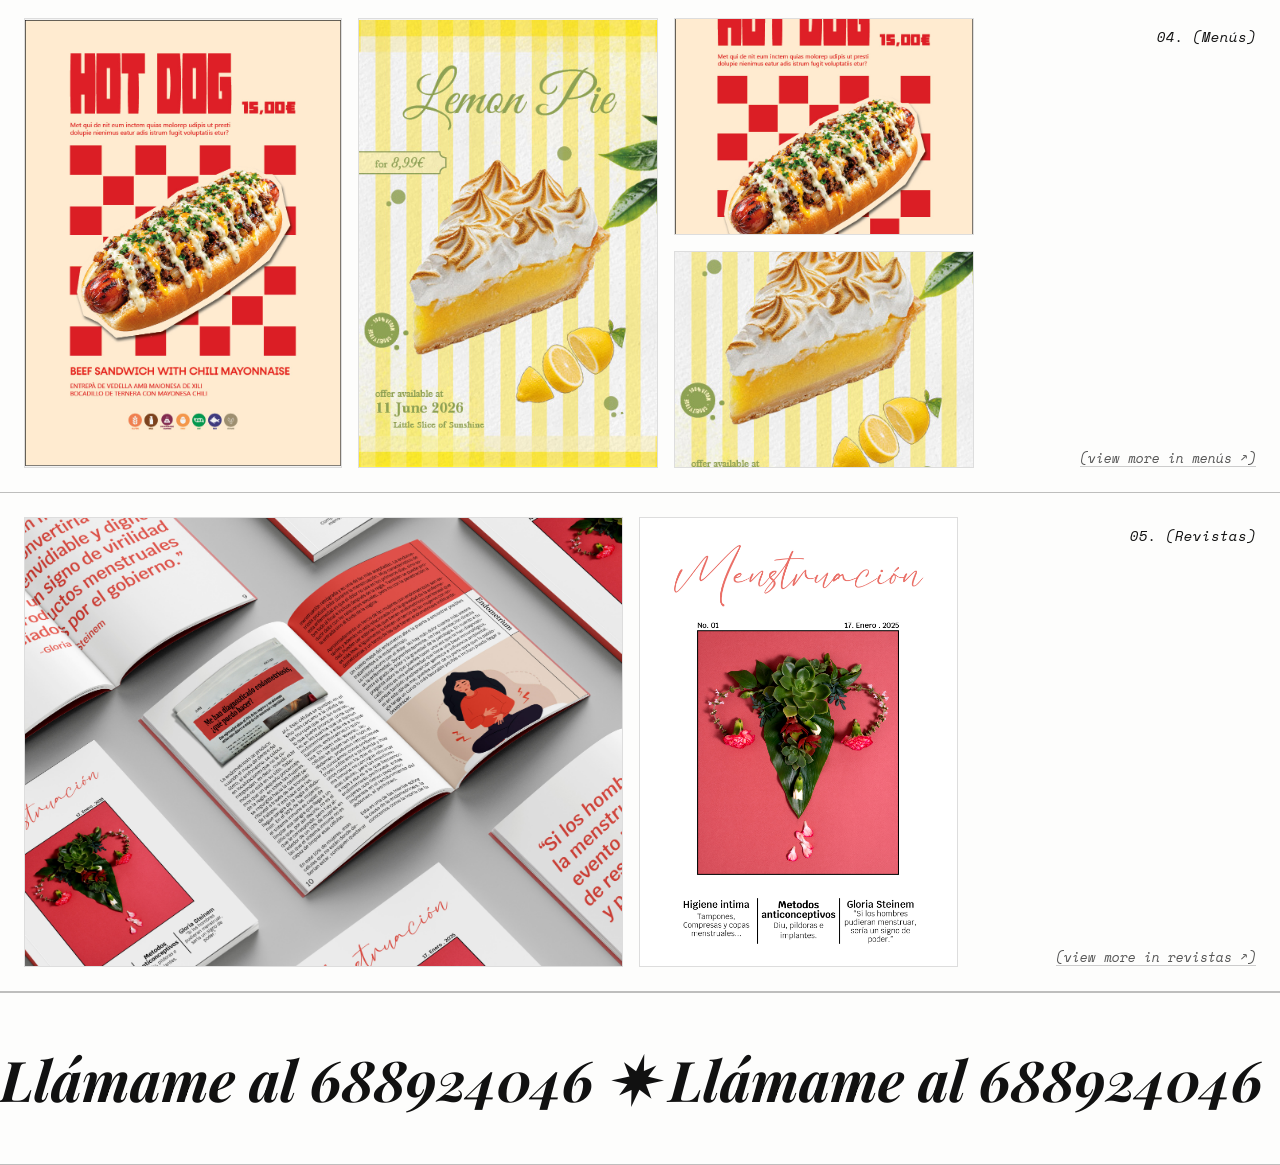
==== commit 897f4ca3: "gh" ====
--- a/index.html
+++ b/index.html
@@ -46,6 +46,7 @@
                     <div class="logo-switcher">
                         <img src="Proyectos/PMV/JPG_Blanco.jpg" alt="Logo PMV en blanco" class="active">
                         <img src="Proyectos/PMV/JPG_Negro.jpg" alt="Logo PMV en negro">
+                        <img src="Proyectos/PMV/NegroSinFondo.png" alt="Logo PMV negro sin fondo">
                     </div>
                     <img src="Proyectos/PMV/Mockup.jpg" alt="Logo PMV en mockup" class="logo-mockup">
                 </div>
--- a/styles.css
+++ b/styles.css
@@ -65,6 +65,7 @@
     letter-spacing: -0.04em;
     line-height: 1;
 }
+
 .logo:hover {
     color: var(--hover-color);
 }
@@ -140,7 +141,7 @@
 /* Proyecto PMV: dos cuadros; el primero alterna sus versiones de logo. */
 .logo-grid {
     display: grid;
-    grid-template-columns: repeat(2, 450px);
+    grid-template-columns: 450px 630px;
     gap: 1rem;
     width: max-content;
     height: 450px;
@@ -175,6 +176,7 @@
 
 .logo-mockup {
     display: block;
+    width: 630px;
     object-fit: contain;
 }
 
@@ -246,11 +248,13 @@
 
 /* --- CTA MARQUEE LLAMAME --- */
 .cta-marquee-section {
-    background-color: #000; /* Barra negra */
-    color: #FECFFF; /* Texto rosa */
+    background-color: var(--bg-color);
+    color: var(--text-color);
     padding: 3rem 0;
     overflow: hidden;
     width: 100%;
+    border-top: 1px solid var(--border-color);
+    border-bottom: 1px solid var(--border-color);
 }
 
 .marquee-call {
@@ -294,12 +298,15 @@
         height: 300px;
     }
     .logo-grid {
-        grid-template-columns: repeat(2, 300px);
+        grid-template-columns: 300px 420px;
         height: 300px;
     }
-    .logo-switcher,
+    .logo-switcher {
+        width: 300px;
+        height: 300px;
+    }
     .logo-mockup {
-        width: 300px;
+        width: 420px;
         height: 300px;
     }
     .menus-grid {
@@ -712,9 +719,10 @@
 }
 
 .sidebar-desc {
-    font-family: var(--font-sans);
-    font-size: 1rem;
-    line-height: 1.6;
+    font-family: var(--font-mono);
+    font-size: 0.8rem;
+    font-style: italic;
+    line-height: 1.4;
     margin-bottom: 2rem;
     color: #222;
 }
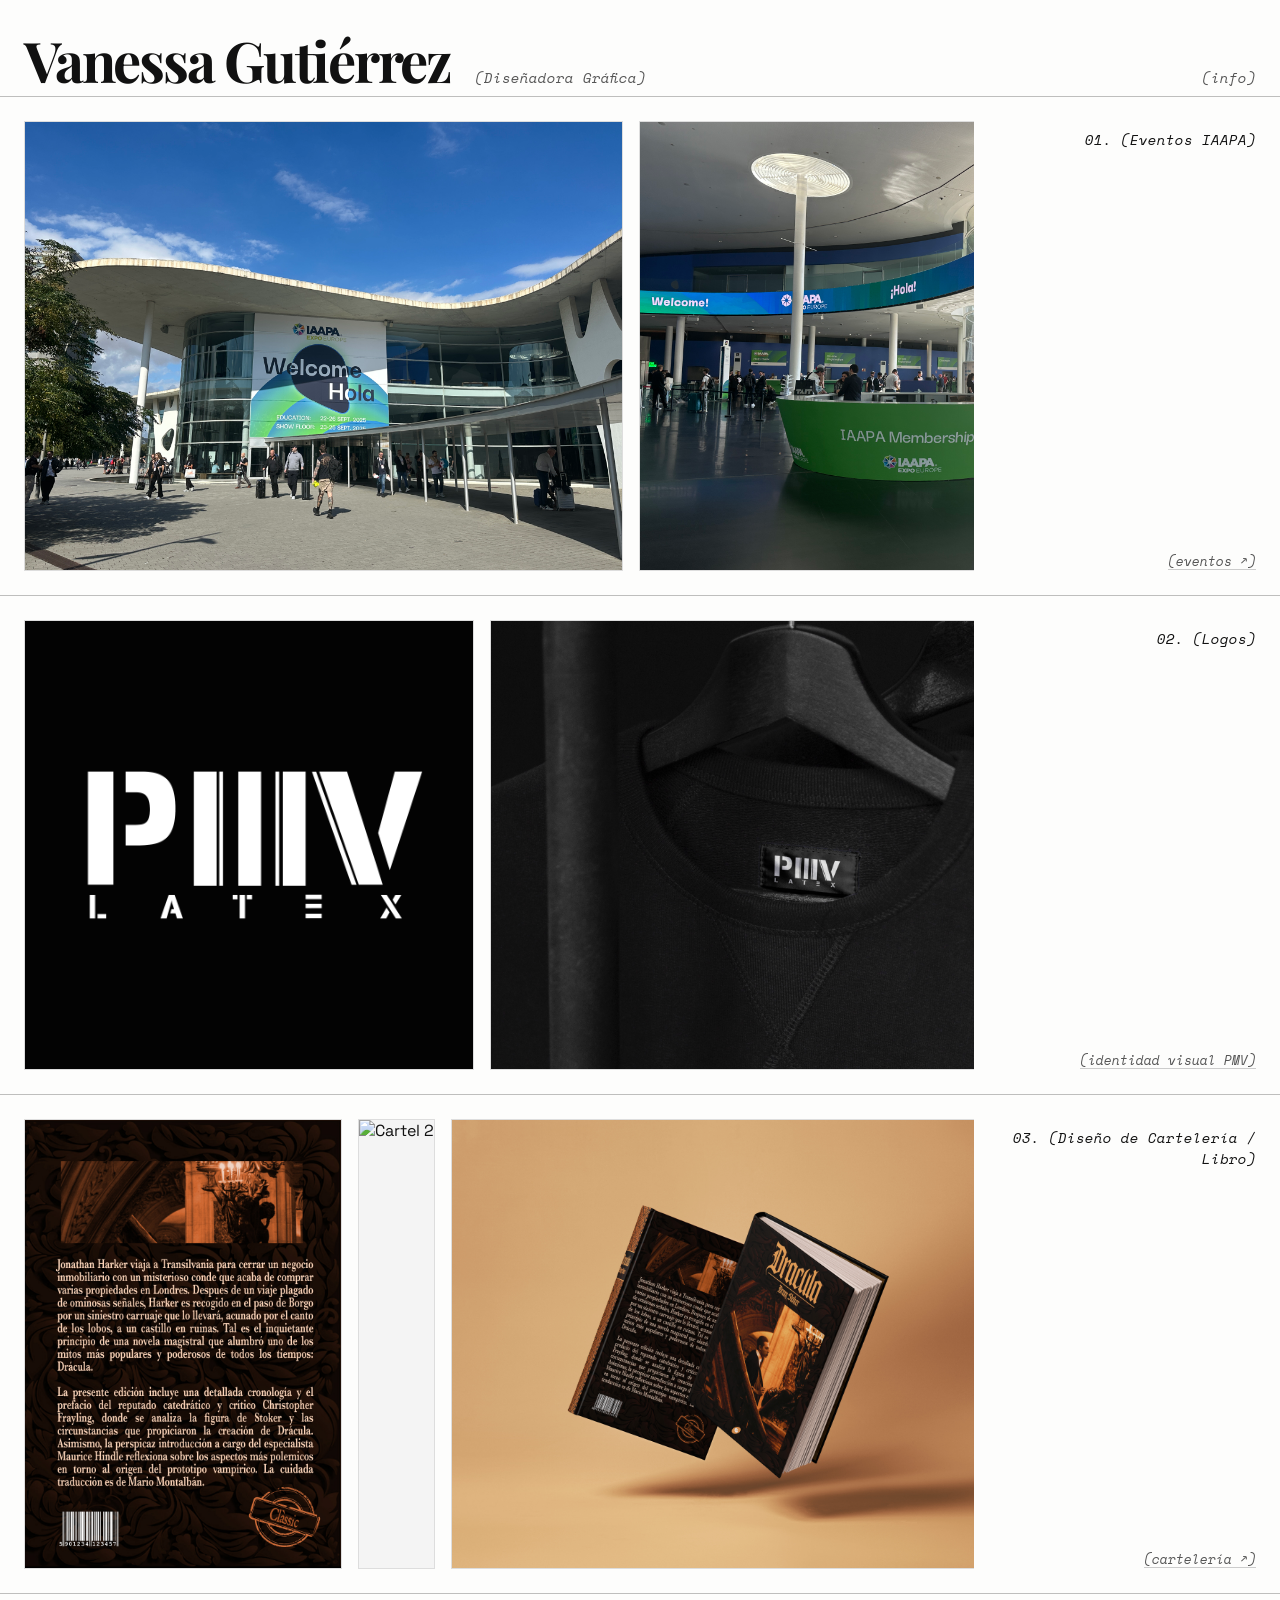
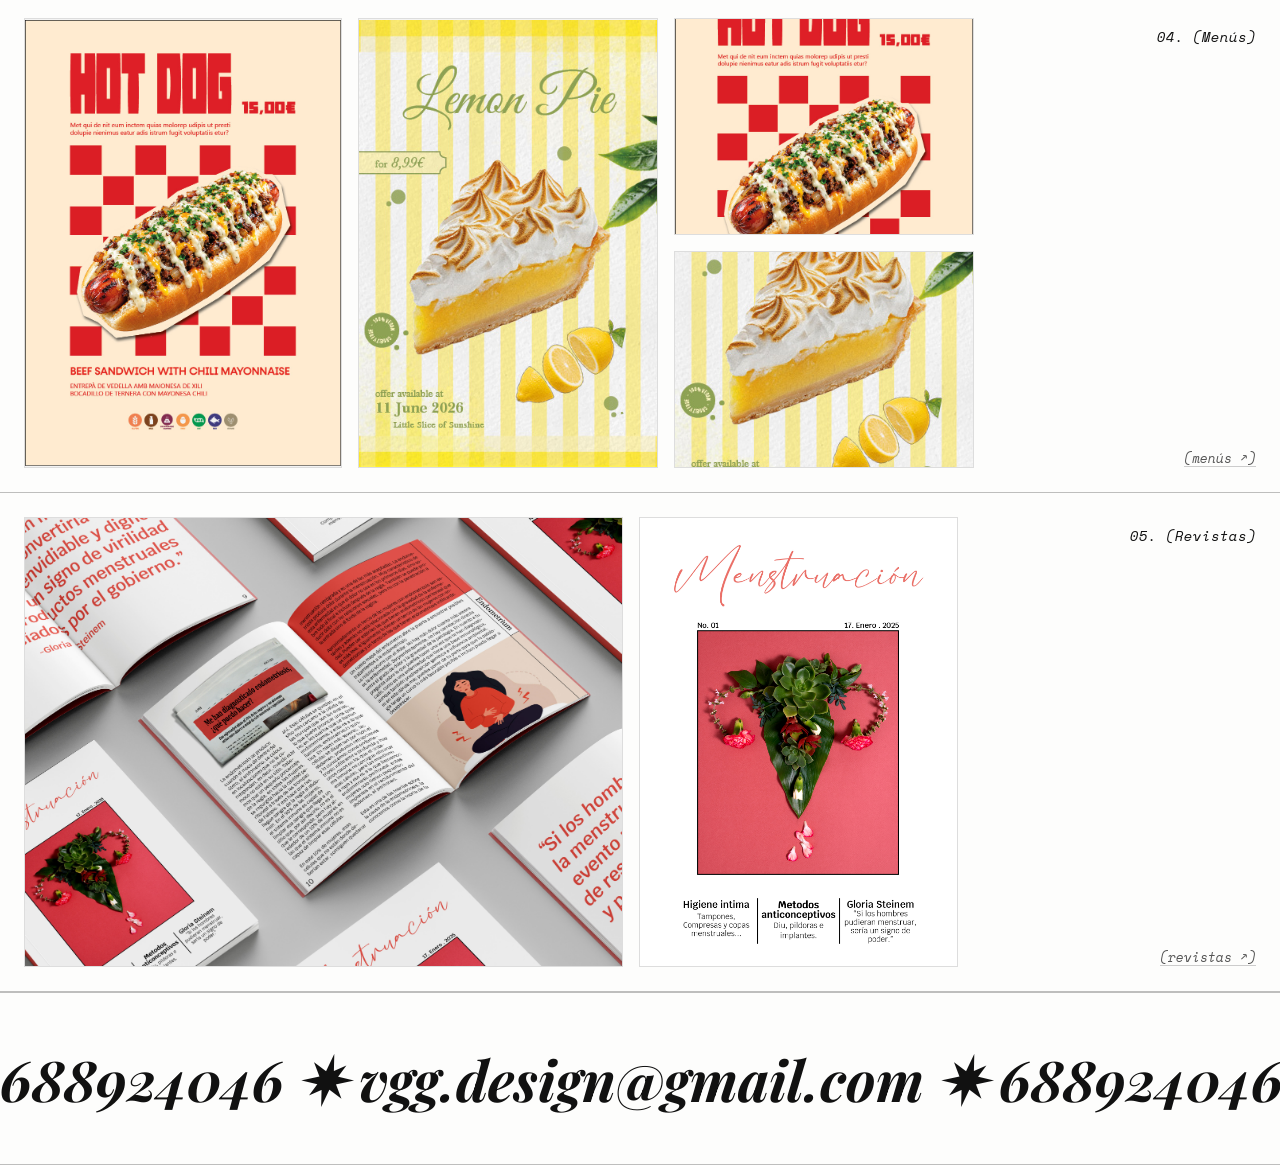
==== commit 0ff7acc3: "Update index.html" ====
--- a/index.html
+++ b/index.html
@@ -35,7 +35,7 @@
             </a>
             <div class="project-title-container">
                 <a href="iaapa.html"><h2>01. (Eventos IAAPA)</h2></a>
-                <a href="iaapa.html" class="view-more">(view more in eventos ↗)</a>
+                <a href="iaapa.html" class="view-more">(eventos ↗)</a>
             </div>
         </section>
 
@@ -68,7 +68,7 @@
             </a>
             <div class="project-title-container">
                 <a href="detalle.html"><h2>03. (Diseño de Cartelería / Libro)</h2></a>
-                <a href="detalle.html" class="view-more">(view more in cartelería ↗)</a>
+                <a href="detalle.html" class="view-more">(cartelería ↗)</a>
             </div>
         </section>
 
@@ -84,7 +84,7 @@
             </a>
             <div class="project-title-container">
                 <a href="detalle.html"><h2>04. (Menús)</h2></a>
-                <a href="detalle.html" class="view-more">(view more in menús ↗)</a>
+                <a href="detalle.html" class="view-more">(menús ↗)</a>
             </div>
         </section>
 
@@ -99,7 +99,7 @@
             </a>
             <div class="project-title-container">
                 <a href="detalle.html"><h2>05. (Revistas)</h2></a>
-                <a href="detalle.html" class="view-more">(view more in revistas ↗)</a>
+                <a href="detalle.html" class="view-more">(revistas ↗)</a>
             </div>
         </section>
 
@@ -108,7 +108,7 @@
     <!-- Sección Llamame (Marquee CTA) -->
     <section class="cta-marquee-section" id="info">
         <div class="marquee-call">
-            <span>Llámame al 688924046 ✷ Llámame al 688924046 ✷ Llámame al 688924046 ✷ Llámame al 688924046 ✷ Llámame al 688924046 ✷ Llámame al 688924046 ✷ </span>
+            <span>688924046  ✷  vgg.design@gmail.com  ✷  688924046  ✷  vgg.design@gmail.com  ✷  688924046  ✷  vgg.design@gmail.com  ✷ </span>
         </div>
     </section>
 
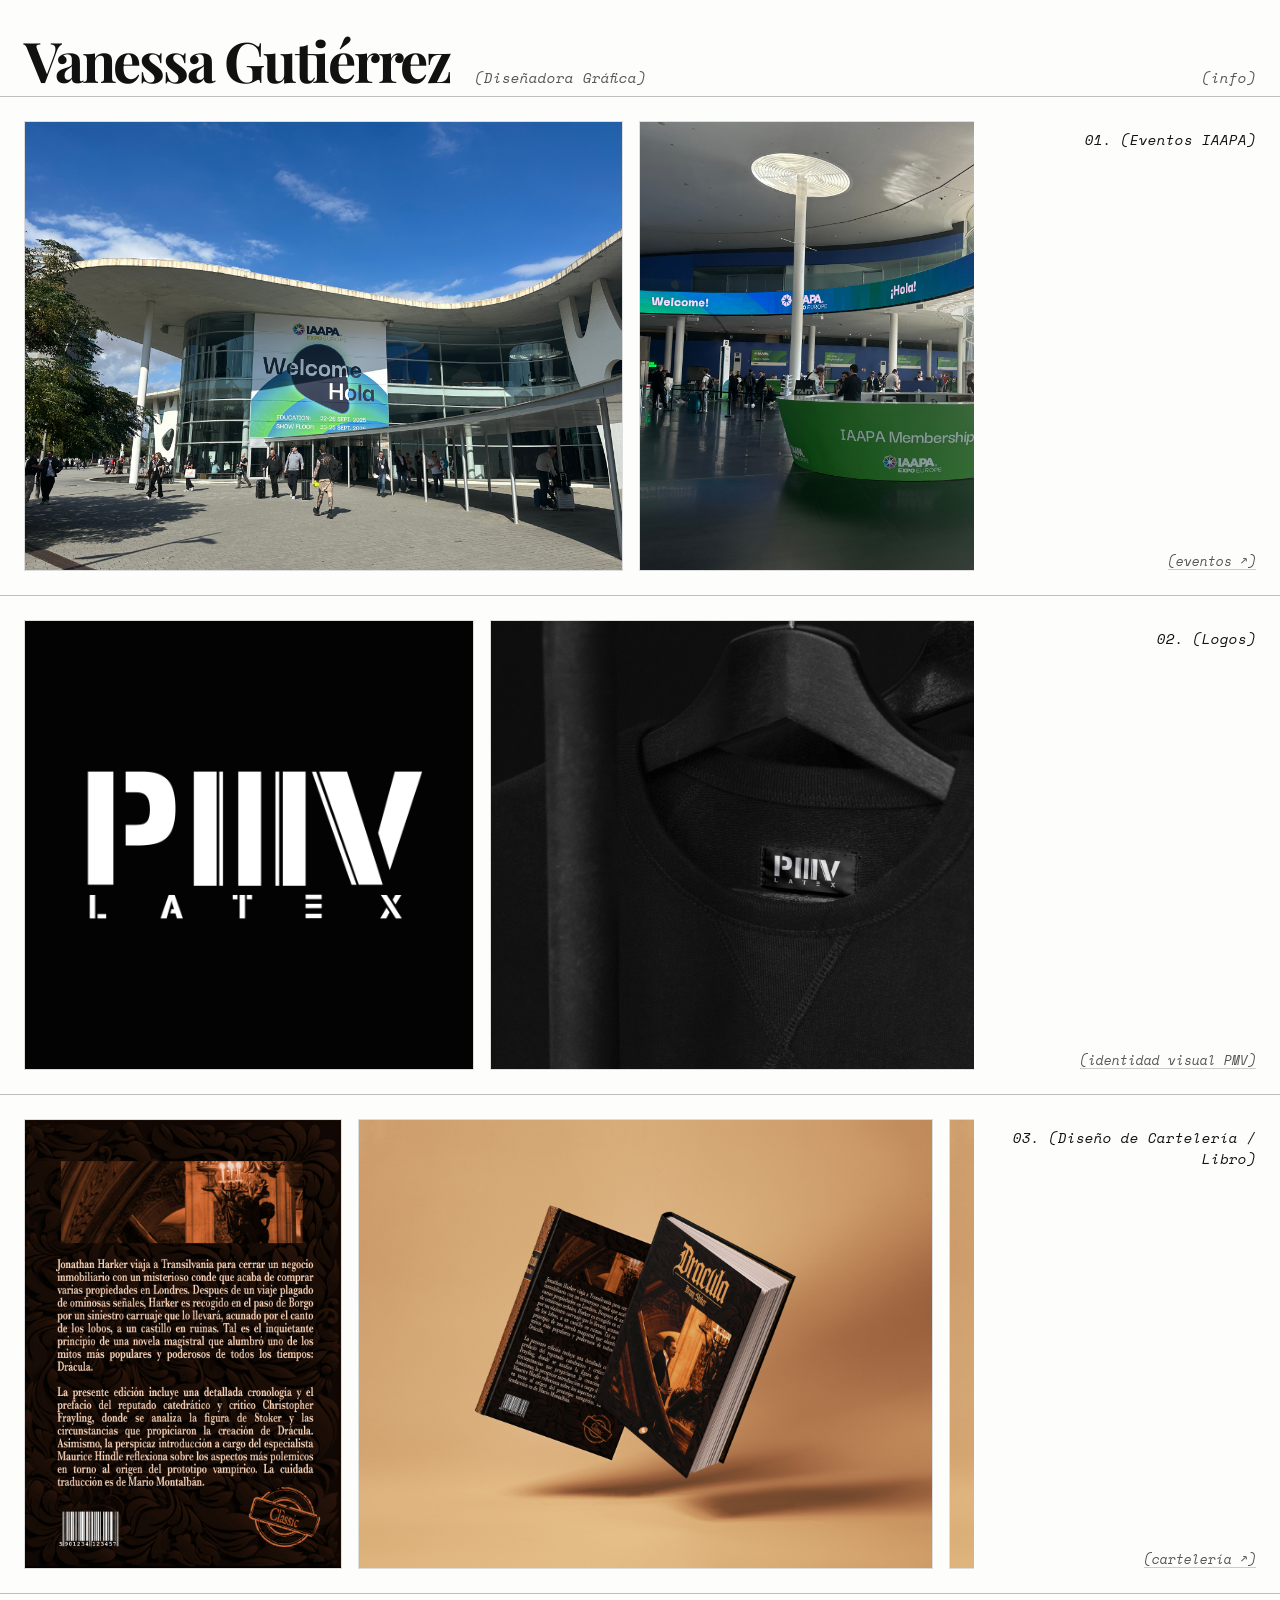
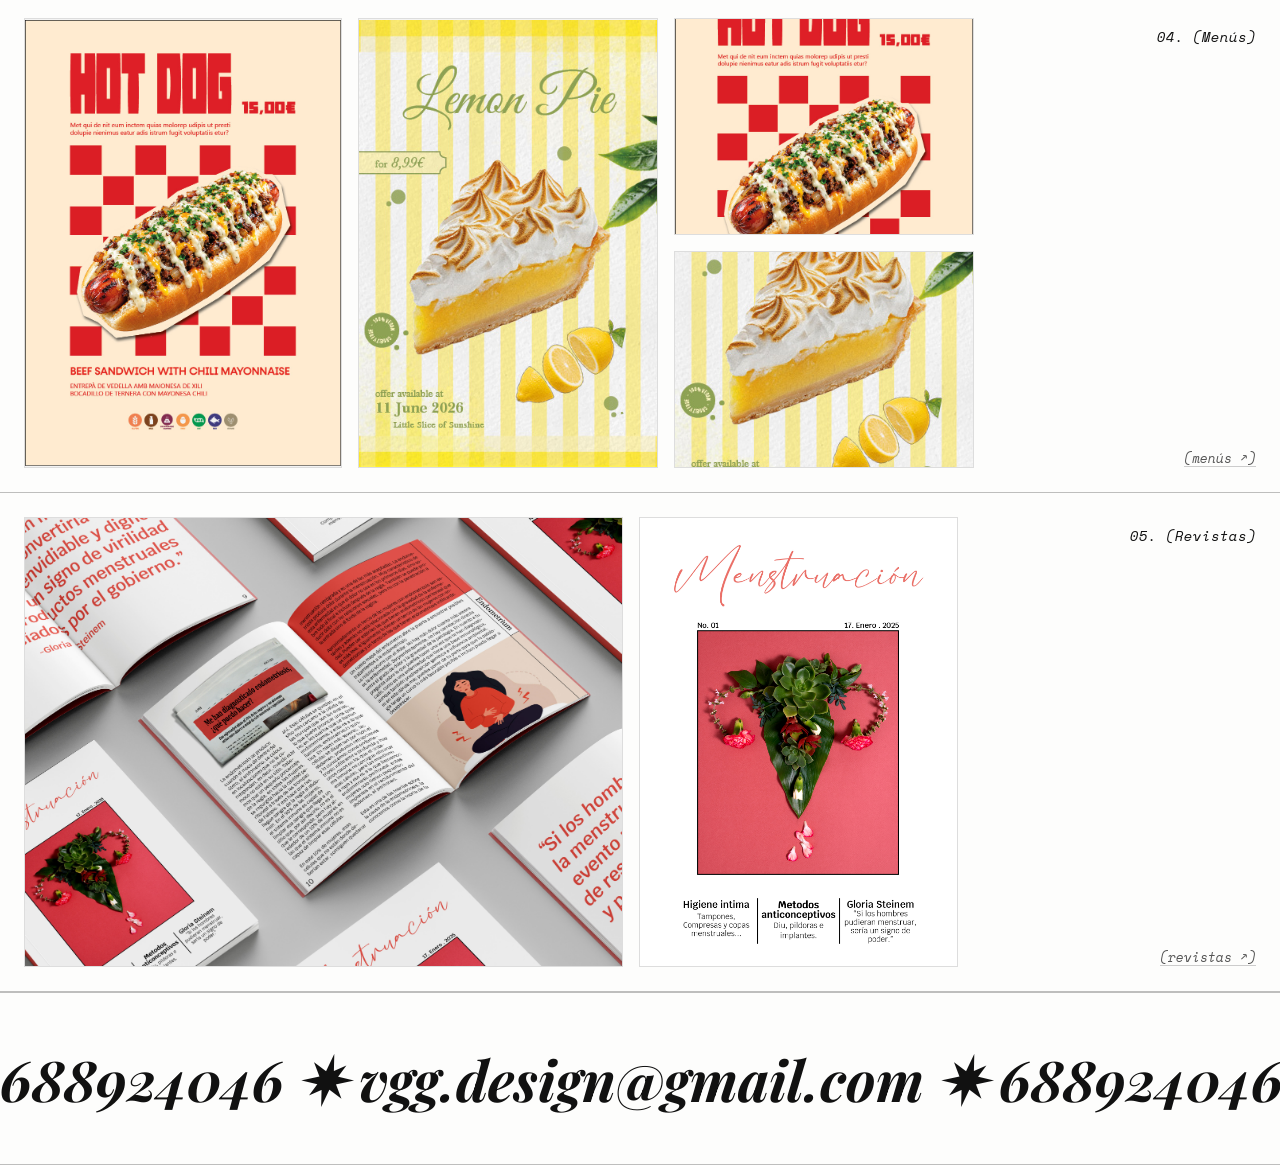
==== commit 9ea94b02: "Update index.html" ====
--- a/index.html
+++ b/index.html
@@ -61,8 +61,8 @@
         <section class="project-row" id="carteleria">
             <a href="detalle.html" class="images-container-link">
                 <div class="images-container">
-                    <img src="Proyectos/Libro dracula/DraculaContraPortada.jpg" alt="Cartel 1">
-                    <img src="Proyectos/Libro dracula/Mockup1 Dracula.jpg" alt="Cartel 2">
+                    <img src="Proyectos/Libro dracula/Mockup1 Dracula.jpg" alt="Cartel 1">
+                    <img src="Proyectos/Libro dracula/DraculaContraPortada.jpg" alt="Cartel 2">
                     <img src="Proyectos/Libro dracula/Mockup2 Dracula.jpg" alt="Cartel 3">
                 </div>
             </a>
